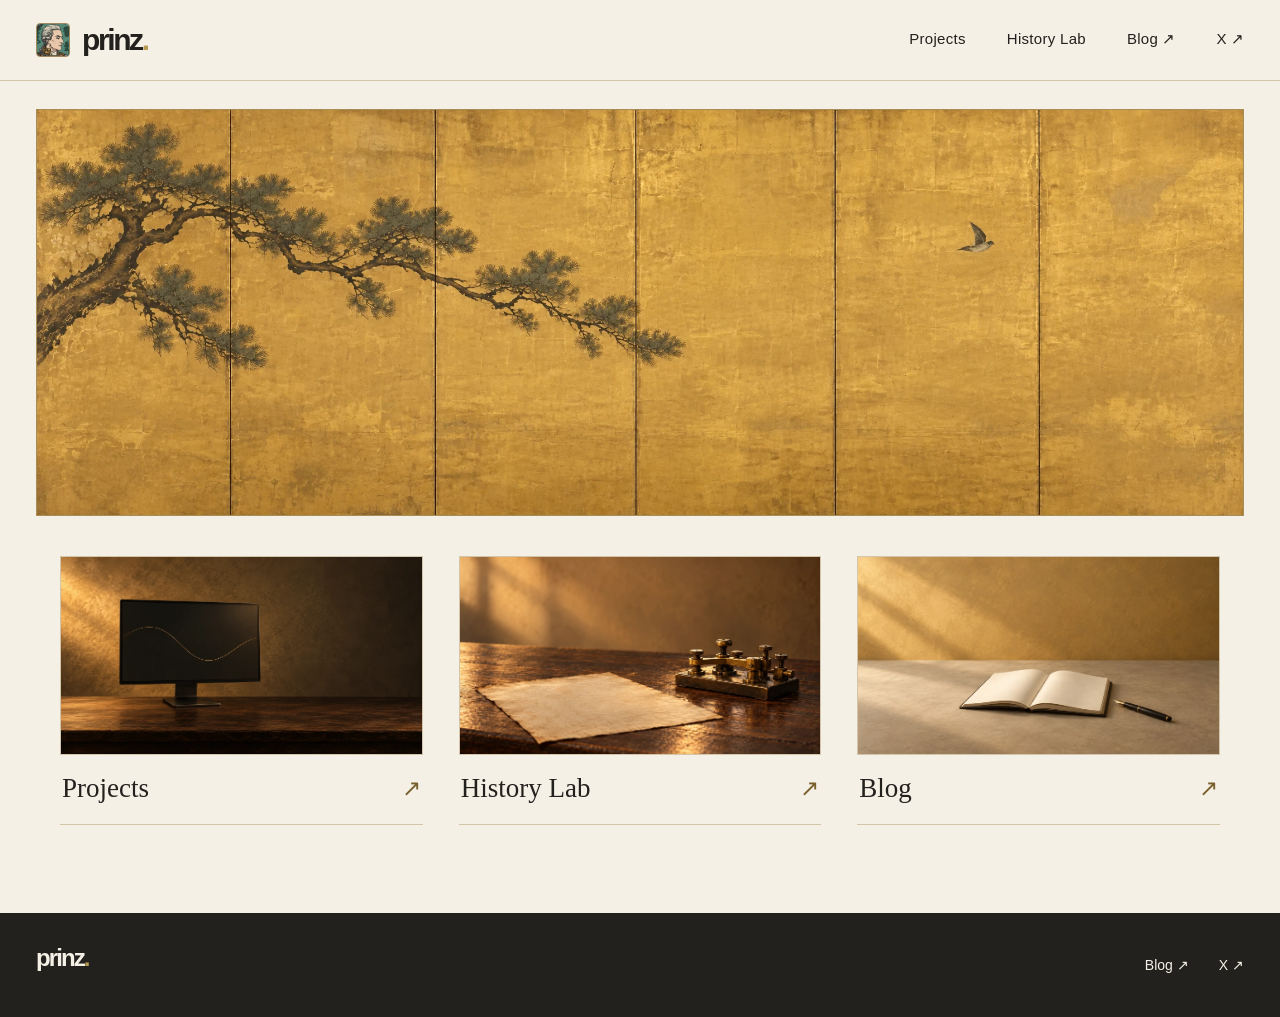
==== index.html @ eccf29f7 "Add Blog card and understated profile header" ====
<!doctype html>
<html lang="en">
  <head>
    <meta charset="utf-8" />
    <meta name="viewport" content="width=device-width, initial-scale=1" />
    <meta name="theme-color" content="#f5f0e6" />
    <meta name="description" content="Prinz — projects, a history lab, and writing about AI." />
    <title>prinz</title>
    <link rel="icon" type="image/svg+xml" href="favicon.svg" />
    <link rel="stylesheet" href="styles.css?v=20260922-profile" />
  </head>
  <body>
    <a class="skip-link" href="#content">Skip to content</a>

    <header class="site-header" id="top">
      <div class="site-header__inner">
        <a class="brand" href="./" aria-label="Prinz home"><img class="brand__avatar" src="assets/profile.webp" alt="" width="34" height="34" />prinz<span aria-hidden="true">.</span></a>
        <nav class="site-nav" aria-label="Main navigation">
          <a href="projects/">Projects</a>
          <a href="history-lab/">History Lab</a>
          <a href="https://www.prinzai.com/" target="_blank" rel="noopener noreferrer">Blog <span aria-hidden="true">↗</span></a>
          <a href="https://x.com/deredleritt3r" target="_blank" rel="noopener noreferrer">X <span aria-hidden="true">↗</span></a>
        </nav>
      </div>
    </header>

    <main id="content" tabindex="-1">
      <section class="home-hero" aria-label="Prinz">
        <h1 class="sr-only">prinz</h1>
        <img src="assets/gold-screen-calm.webp" alt="Antique gold folding screen with pine branches, blossoms and birds" width="2160" height="728" fetchpriority="high" />
      </section>

      <section class="entry-grid" aria-label="Explore prinz">
        <a class="entry-card" href="projects/">
          <div class="entry-card__art">
            <img src="assets/projects-calm.webp" alt="" width="1691" height="930" loading="lazy" />
          </div>
          <div class="entry-card__label">
            <h2>Projects</h2>
            <span aria-hidden="true">↗</span>
          </div>
        </a>

        <a class="entry-card" href="history-lab/">
          <div class="entry-card__art">
            <img src="assets/history-calm.webp" alt="" loading="lazy" />
          </div>
          <div class="entry-card__label">
            <h2>History Lab</h2>
            <span aria-hidden="true">↗</span>
          </div>
        </a>

        <a class="entry-card" href="https://www.prinzai.com/" target="_blank" rel="noopener noreferrer">
          <div class="entry-card__art">
            <img src="assets/blog-calm.webp" alt="" width="1692" height="929" loading="lazy" />
          </div>
          <div class="entry-card__label">
            <h2>Blog</h2>
            <span aria-hidden="true">↗</span>
          </div>
        </a>
      </section>
    </main>

    <footer class="site-footer">
      <div class="site-footer__inner">
        <a class="footer-brand" href="#top">prinz<span aria-hidden="true">.</span></a>
        <div class="footer-links">
          <a href="https://www.prinzai.com/" target="_blank" rel="noopener noreferrer">Blog ↗</a>
          <a href="https://x.com/deredleritt3r" target="_blank" rel="noopener noreferrer">X ↗</a>
        </div>
      </div>
    </footer>
  </body>
</html>
---- styles.css ----
:root {
  --paper: #f5f0e6;
  --pale: #fbf8f0;
  --ink: #23211d;
  --gold: #b99a52;
  --sage: #78918a;
  --line: #d2c5a9;
  --serif: Georgia, "Times New Roman", serif;
  --sans: Arial, Helvetica, sans-serif;
}

* { box-sizing: border-box; }
html { scroll-behavior: smooth; }
body {
  min-width: 320px;
  margin: 0;
  background: var(--paper);
  color: var(--ink);
  font-family: var(--serif);
  -webkit-font-smoothing: antialiased;
}
img, svg { display: block; }
a { color: inherit; text-decoration: none; }
a:focus-visible { outline: 3px solid #83682e; outline-offset: 4px; }

.sr-only {
  position: absolute;
  width: 1px;
  height: 1px;
  padding: 0;
  margin: -1px;
  overflow: hidden;
  clip: rect(0, 0, 0, 0);
  white-space: nowrap;
  border: 0;
}
.skip-link {
  position: absolute;
  top: -80px;
  left: 20px;
  z-index: 20;
  padding: 12px 16px;
  background: var(--ink);
  color: var(--paper);
  font: 600 14px/1 var(--sans);
}
.skip-link:focus { top: 16px; }

.site-header {
  border-bottom: 1px solid var(--line);
  background: var(--paper);
}
.site-header__inner,
main,
.site-footer__inner {
  width: min(calc(100% - 72px), 1480px);
  margin-inline: auto;
}
.site-header__inner {
  min-height: 80px;
  display: flex;
  align-items: center;
  justify-content: space-between;
  gap: 24px;
}
.brand,
.footer-brand {
  display: inline-flex;
  align-items: baseline;
  min-height: 38px;
  font: 800 30px/1 var(--sans);
  letter-spacing: -.08em;
}
.brand { align-items: center; }
.brand__avatar {
  width: 34px;
  height: 34px;
  flex: none;
  margin-right: 12px;
  object-fit: cover;
  border: 1px solid #9d895b;
  border-radius: 4px;
  background: #a7b8ad;
}
.brand span,
.footer-brand span { color: var(--gold); }
.site-nav {
  display: flex;
  align-items: center;
  gap: clamp(20px, 3.2vw, 54px);
  font: 500 15px/1.2 var(--sans);
  letter-spacing: .02em;
}
.site-nav a {
  display: inline-flex;
  align-items: center;
  min-height: 44px;
  border-bottom: 2px solid transparent;
  white-space: nowrap;
  transition: color .2s ease, border-color .2s ease;
}
.site-nav a:hover,
.site-nav a[aria-current="page"] {
  color: #6c5628;
  border-bottom-color: var(--gold);
}
.site-nav a span { margin-left: 4px; }

.home-hero,
.interior-banner {
  position: relative;
  overflow: hidden;
  margin-top: 28px;
  border: 1px solid #a88d56;
  background: #b59b62;
}
.home-hero { aspect-ratio: 2160 / 728; }
.home-hero img,
.interior-banner img,
.entry-card__art img {
  width: 100%;
  height: 100%;
  object-fit: cover;
}
.home-hero img { object-position: center; }

.entry-grid {
  display: grid;
  grid-template-columns: repeat(3, minmax(0, 1fr));
  gap: 36px;
  max-width: 1160px;
  margin: 40px auto 88px;
}
.entry-card,
.feature-card {
  display: block;
  min-width: 0;
  color: var(--ink);
}
.entry-card__art {
  width: 100%;
  aspect-ratio: 1.82;
  overflow: hidden;
  border: 1px solid var(--line);
  background: #d6c7a0;
  transition: border-color .22s ease, box-shadow .22s ease;
}
.entry-card__art img { transition: transform .5s ease; }
.entry-card:hover .entry-card__art img { transform: scale(1.012); }
.entry-card:hover .entry-card__art,
.feature-card:hover .project-visual,
.feature-card:hover .story-art {
  border-color: #ae945c;
  box-shadow: 0 9px 24px rgba(52, 44, 29, .11);
}
.entry-card__label {
  display: flex;
  align-items: center;
  justify-content: space-between;
  gap: 20px;
  min-height: 70px;
  padding: 14px 2px 16px;
  border-bottom: 1px solid var(--line);
}
.entry-card h2 {
  margin: 0;
  font: 400 clamp(27px, 2vw, 33px)/1.1 var(--serif);
}
.entry-card__label > span {
  color: #78602d;
  font: 23px/1 var(--serif);
  transition: transform .2s ease;
}
.entry-card:hover .entry-card__label > span { transform: translate(3px, -3px); }

.interior-banner {
  height: clamp(270px, 31vw, 450px);
}
.interior-banner img { object-position: center; }
.page-titlebar {
  max-width: 1160px;
  margin: 50px auto 27px;
  padding-bottom: 17px;
  border-bottom: 1px solid var(--line);
}
.page-titlebar h1 {
  margin: 0;
  font: 400 clamp(46px, 4.7vw, 68px)/1.05 var(--serif);
  letter-spacing: -.04em;
}
.feature-grid {
  display: grid;
  grid-template-columns: repeat(2, minmax(0, 1fr));
  gap: 36px;
  max-width: 1160px;
  margin: 0 auto 90px;
}
.feature-card { display: flex; flex-direction: column; }
.project-visual,
.story-art {
  width: 100%;
  aspect-ratio: 1.82;
  overflow: hidden;
  border: 1px solid var(--line);
  transition: border-color .22s ease, box-shadow .22s ease;
}
.project-visual { position: relative; }
.project-visual--bench {
  display: grid;
  place-items: center;
  background: linear-gradient(150deg, #e0d1aa, #bda36b 60%, #d0b984);
}
.project-visual--bench span {
  position: relative;
  color: #26241e;
  font: 400 clamp(78px, 10vw, 130px)/1 Consolas, "Courier New", monospace;
  letter-spacing: -.15em;
}
.project-visual--accelerando {
  display: grid;
  place-items: center;
  background: linear-gradient(140deg, #31423a, #26342f 60%, #202c27);
}
.project-visual--accelerando svg { width: 100%; height: 100%; }
.project-visual--accelerando path {
  fill: none;
  stroke: #d7bf86;
  stroke-width: 5;
  stroke-linecap: round;
}
.story-art {
  background-color: #6a5640;
  background-repeat: no-repeat;
  background-size: cover;
}
.story-art--richi240 {
  background-image: url("assets/story-240-calm.webp");
  background-position: center;
}
.story-art--richi170 {
  background-image: url("assets/story-170-calm.webp");
  background-position: center;
}
.feature-card__text {
  display: flex;
  flex: 1;
  flex-direction: column;
  align-items: flex-start;
  min-height: 148px;
  padding: 19px 2px 19px;
  border-bottom: 1px solid var(--line);
}
.feature-card h2 {
  margin: 0;
  font: 400 clamp(28px, 2.45vw, 36px)/1.1 var(--serif);
  letter-spacing: -.025em;
}
.feature-card p {
  margin: 8px 0 0;
  color: #45443e;
  font: 400 15px/1.45 var(--sans);
}
.feature-card__action {
  margin-top: auto;
  padding-top: 20px;
  color: #695226;
  font: 600 13px/1 var(--sans);
  letter-spacing: .12em;
  text-transform: uppercase;
}
.feature-card__action span { margin-left: 3px; font-size: 17px; }

.site-footer {
  background: var(--ink);
  color: var(--paper);
}
.site-footer__inner {
  min-height: 104px;
  display: flex;
  align-items: center;
  justify-content: space-between;
  gap: 20px;
}
.footer-brand { font-size: 24px; }
.footer-links { display: flex; gap: 30px; font: 500 14px/1 var(--sans); }
.footer-links a { display: inline-flex; align-items: center; min-height: 44px; }
.footer-links a:hover { color: #d7bf86; }

@media (max-width: 800px) {
  .site-header__inner, main, .site-footer__inner { width: calc(100% - 40px); }
  .site-nav { gap: 20px; font-size: 14px; }
  .entry-grid, .feature-grid { gap: 24px; }
  .entry-card__label { min-height: 65px; gap: 12px; padding: 12px 2px 14px; }
  .entry-card h2 { font-size: 25px; }
  .entry-card__label > span { font-size: 20px; }
  .feature-card__text { min-height: 145px; padding: 17px 2px 18px; }
}

@media (max-width: 650px) {
  .site-header__inner, main, .site-footer__inner { width: calc(100% - 28px); }
  .site-header__inner {
    min-height: 106px;
    align-items: flex-start;
    flex-direction: column;
    justify-content: center;
    gap: 4px;
    padding-block: 12px;
  }
  .brand { min-height: 30px; font-size: 27px; }
  .brand__avatar { width: 30px; height: 30px; }
  .site-nav { width: 100%; justify-content: space-between; gap: 8px; font-size: 13px; }
  .site-nav a { min-height: 35px; }
  .home-hero { height: clamp(280px, 77vw, 440px); margin-top: 14px; aspect-ratio: auto; }
  .home-hero img { object-position: 69% center; }
  .entry-grid, .feature-grid { grid-template-columns: 1fr; max-width: 520px; }
  .entry-grid { gap: 25px; margin: 25px auto 54px; }
  .entry-card__art { aspect-ratio: 1.65; }
  .entry-card__label { min-height: 64px; }
  .entry-card h2 { font-size: 29px; }
  .interior-banner { height: clamp(220px, 60vw, 330px); margin-top: 14px; }
  .page-titlebar { max-width: 520px; margin: 36px auto 22px; padding-bottom: 15px; }
  .page-titlebar h1 { font-size: clamp(43px, 11vw, 60px); }
  .feature-grid { gap: 36px; margin: 0 auto 60px; }
  .project-visual, .story-art { aspect-ratio: 1.65; }
  .feature-card__text { min-height: 140px; }
  .feature-card h2 { font-size: 31px; }
  .feature-card__action { padding-top: 19px; }
  .site-footer__inner { min-height: 92px; }
}

@media (prefers-reduced-motion: reduce) {
  html { scroll-behavior: auto; }
  *, *::before, *::after { transition-duration: .01ms !important; }
}
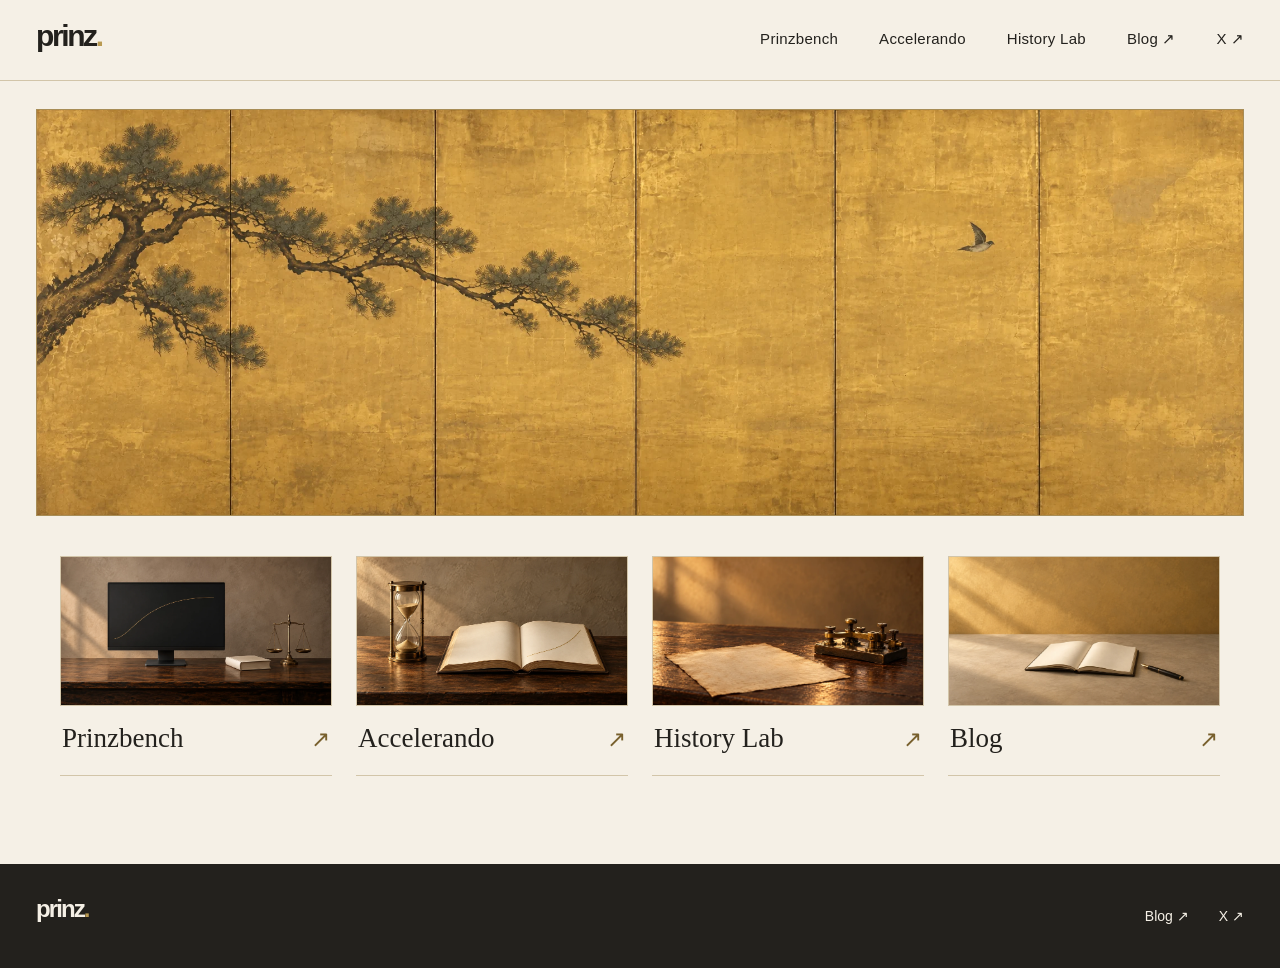
==== commit 794b7132: "Separate Prinzbench and Accelerando categories and remove portrait" ====
--- a/index.html
+++ b/index.html
@@ -7,16 +7,17 @@
     <meta name="description" content="Prinz — projects, a history lab, and writing about AI." />
     <title>prinz</title>
     <link rel="icon" type="image/svg+xml" href="favicon.svg" />
-    <link rel="stylesheet" href="styles.css?v=20260922-profile" />
+    <link rel="stylesheet" href="styles.css?v=20260922-ciphers" />
   </head>
   <body>
     <a class="skip-link" href="#content">Skip to content</a>
 
     <header class="site-header" id="top">
       <div class="site-header__inner">
-        <a class="brand" href="./" aria-label="Prinz home"><img class="brand__avatar" src="assets/profile.webp" alt="" width="34" height="34" />prinz<span aria-hidden="true">.</span></a>
+        <a class="brand" href="./" aria-label="Prinz home">prinz<span aria-hidden="true">.</span></a>
         <nav class="site-nav" aria-label="Main navigation">
-          <a href="projects/">Projects</a>
+          <a href="prinzbench/">Prinzbench</a>
+          <a href="accelerando/">Accelerando</a>
           <a href="history-lab/">History Lab</a>
           <a href="https://www.prinzai.com/" target="_blank" rel="noopener noreferrer">Blog <span aria-hidden="true">↗</span></a>
           <a href="https://x.com/deredleritt3r" target="_blank" rel="noopener noreferrer">X <span aria-hidden="true">↗</span></a>
@@ -27,16 +28,26 @@
     <main id="content" tabindex="-1">
       <section class="home-hero" aria-label="Prinz">
         <h1 class="sr-only">prinz</h1>
-        <img src="assets/gold-screen-calm.webp" alt="Antique gold folding screen with pine branches, blossoms and birds" width="2160" height="728" fetchpriority="high" />
+        <img src="assets/gold-screen-calm.webp" alt="Antique gold folding screen with a sparse pine branch and one bird" width="2160" height="728" fetchpriority="high" />
       </section>
 
       <section class="entry-grid" aria-label="Explore prinz">
-        <a class="entry-card" href="projects/">
+        <a class="entry-card" href="prinzbench/">
           <div class="entry-card__art">
-            <img src="assets/projects-calm.webp" alt="" width="1691" height="930" loading="lazy" />
+            <img src="assets/prinzbench-cover.webp" alt="" loading="lazy" />
           </div>
           <div class="entry-card__label">
-            <h2>Projects</h2>
+            <h2>Prinzbench</h2>
+            <span aria-hidden="true">↗</span>
+          </div>
+        </a>
+
+        <a class="entry-card" href="accelerando/">
+          <div class="entry-card__art">
+            <img src="assets/accelerando-cover.webp" alt="" loading="lazy" />
+          </div>
+          <div class="entry-card__label">
+            <h2>Accelerando</h2>
             <span aria-hidden="true">↗</span>
           </div>
         </a>
--- a/styles.css
+++ b/styles.css
@@ -71,17 +71,7 @@
   font: 800 30px/1 var(--sans);
   letter-spacing: -.08em;
 }
-.brand { align-items: center; }
-.brand__avatar {
-  width: 34px;
-  height: 34px;
-  flex: none;
-  margin-right: 12px;
-  object-fit: cover;
-  border: 1px solid #9d895b;
-  border-radius: 4px;
-  background: #a7b8ad;
-}
+.brand__avatar { display: none; }
 .brand span,
 .footer-brand span { color: var(--gold); }
 .site-nav {
@@ -126,8 +116,8 @@
 
 .entry-grid {
   display: grid;
-  grid-template-columns: repeat(3, minmax(0, 1fr));
-  gap: 36px;
+  grid-template-columns: repeat(4, minmax(0, 1fr));
+  gap: 24px;
   max-width: 1160px;
   margin: 40px auto 88px;
 }
@@ -177,6 +167,11 @@
   height: clamp(270px, 31vw, 450px);
 }
 .interior-banner img { object-position: center; }
+.category-main .interior-banner,
+.category-main .page-titlebar,
+.category-main .category-intro { max-width: 960px; }
+.category-main .interior-banner { height: auto; margin-inline: auto; }
+.category-main .interior-banner img { height: auto; object-fit: contain; }
 .page-titlebar {
   max-width: 1160px;
   margin: 50px auto 27px;
@@ -188,6 +183,27 @@
   font: 400 clamp(46px, 4.7vw, 68px)/1.05 var(--serif);
   letter-spacing: -.04em;
 }
+.category-intro {
+  display: flex;
+  align-items: baseline;
+  justify-content: space-between;
+  gap: 24px;
+  max-width: 1160px;
+  margin: 0 auto 90px;
+}
+.category-intro p {
+  margin: 0;
+  color: #45443e;
+  font: 400 18px/1.45 var(--sans);
+}
+.category-intro a {
+  flex: none;
+  padding-bottom: 4px;
+  border-bottom: 1px solid currentColor;
+  color: #695226;
+  font: 600 14px/1.3 var(--sans);
+}
+.category-intro a:hover { color: #3e321c; }
 .feature-grid {
   display: grid;
   grid-template-columns: repeat(2, minmax(0, 1fr));
@@ -229,18 +245,30 @@
   stroke-linecap: round;
 }
 .story-art {
+  position: relative;
   background-color: #6a5640;
   background-repeat: no-repeat;
   background-size: cover;
+  background-position: center;
 }
 .story-art--richi240 {
-  background-image: url("assets/story-240-calm.webp");
-  background-position: center;
+  background-image: url("assets/richi-240-desk.webp");
 }
 .story-art--richi170 {
-  background-image: url("assets/story-170-calm.webp");
-  background-position: center;
-}
+  background-image: url("assets/richi-170-desk.webp");
+}
+.story-art__mat {
+  position: absolute;
+  top: 50%;
+  padding: clamp(5px, .8vw, 9px);
+  border: 1px solid #c7b99c;
+  background: #efe7d5;
+  box-shadow: 0 8px 19px rgba(17, 12, 7, .36);
+  transform: translateY(-50%);
+}
+.story-art--richi240 .story-art__mat { left: 6%; width: 82%; }
+.story-art--richi170 .story-art__mat { right: 5%; width: 82%; }
+.story-art__mat img { width: 100%; height: auto; object-fit: contain; }
 .feature-card__text {
   display: flex;
   flex: 1;
@@ -294,6 +322,10 @@
   .entry-card h2 { font-size: 25px; }
   .entry-card__label > span { font-size: 20px; }
   .feature-card__text { min-height: 145px; padding: 17px 2px 18px; }
+}
+
+@media (max-width: 1100px) {
+  .entry-grid { grid-template-columns: repeat(2, minmax(0, 1fr)); }
 }
 
 @media (max-width: 650px) {
@@ -307,9 +339,8 @@
     padding-block: 12px;
   }
   .brand { min-height: 30px; font-size: 27px; }
-  .brand__avatar { width: 30px; height: 30px; }
-  .site-nav { width: 100%; justify-content: space-between; gap: 8px; font-size: 13px; }
-  .site-nav a { min-height: 35px; }
+  .site-nav { width: 100%; flex-wrap: wrap; justify-content: flex-start; gap: 0 16px; font-size: 13px; }
+  .site-nav a { min-height: 32px; }
   .home-hero { height: clamp(280px, 77vw, 440px); margin-top: 14px; aspect-ratio: auto; }
   .home-hero img { object-position: 69% center; }
   .entry-grid, .feature-grid { grid-template-columns: 1fr; max-width: 520px; }
@@ -322,9 +353,12 @@
   .page-titlebar h1 { font-size: clamp(43px, 11vw, 60px); }
   .feature-grid { gap: 36px; margin: 0 auto 60px; }
   .project-visual, .story-art { aspect-ratio: 1.65; }
+  .story-art--richi240 .story-art__mat { left: 4%; width: 88%; }
+  .story-art--richi170 .story-art__mat { right: 4%; width: 88%; }
   .feature-card__text { min-height: 140px; }
   .feature-card h2 { font-size: 31px; }
   .feature-card__action { padding-top: 19px; }
+  .category-intro { flex-direction: column; align-items: flex-start; gap: 16px; max-width: 520px; margin-bottom: 60px; }
   .site-footer__inner { min-height: 92px; }
 }
 
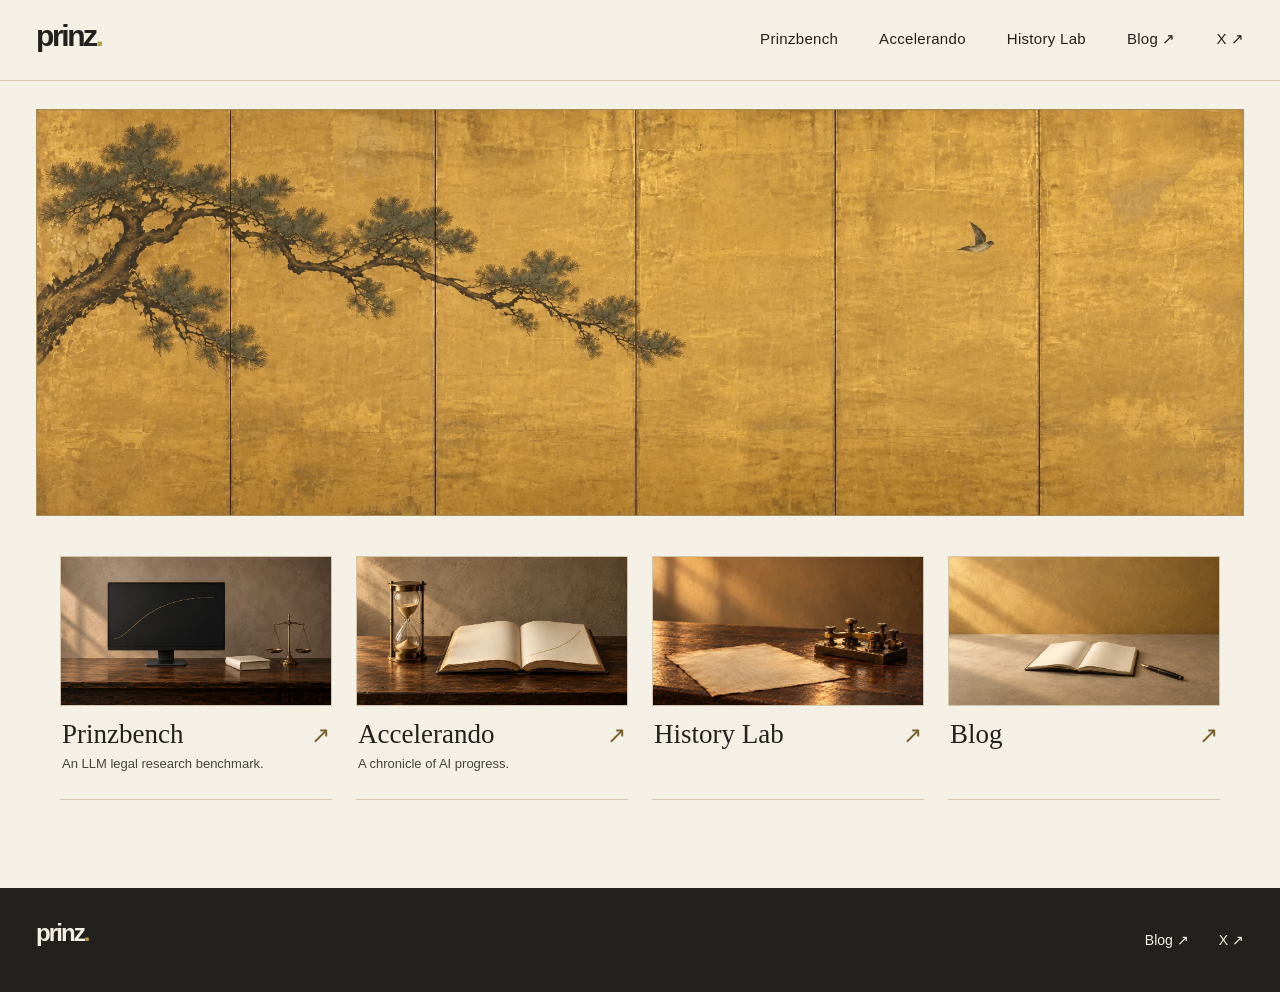
==== commit d45c2aac: "Add homepage project descriptions and direct GitHub links" ====
--- a/index.html
+++ b/index.html
@@ -7,7 +7,7 @@
     <meta name="description" content="Prinz — projects, a history lab, and writing about AI." />
     <title>prinz</title>
     <link rel="icon" type="image/svg+xml" href="favicon.svg" />
-    <link rel="stylesheet" href="styles.css?v=20260922-ciphers" />
+    <link rel="stylesheet" href="styles.css?v=20260922-paper" />
   </head>
   <body>
     <a class="skip-link" href="#content">Skip to content</a>
@@ -16,8 +16,8 @@
       <div class="site-header__inner">
         <a class="brand" href="./" aria-label="Prinz home">prinz<span aria-hidden="true">.</span></a>
         <nav class="site-nav" aria-label="Main navigation">
-          <a href="prinzbench/">Prinzbench</a>
-          <a href="accelerando/">Accelerando</a>
+          <a href="https://github.com/prinz-ai/prinzbench" target="_blank" rel="noopener noreferrer">Prinzbench</a>
+          <a href="https://github.com/prinz-ai/accelerando" target="_blank" rel="noopener noreferrer">Accelerando</a>
           <a href="history-lab/">History Lab</a>
           <a href="https://www.prinzai.com/" target="_blank" rel="noopener noreferrer">Blog <span aria-hidden="true">↗</span></a>
           <a href="https://x.com/deredleritt3r" target="_blank" rel="noopener noreferrer">X <span aria-hidden="true">↗</span></a>
@@ -32,22 +32,28 @@
       </section>
 
       <section class="entry-grid" aria-label="Explore prinz">
-        <a class="entry-card" href="prinzbench/">
+        <a class="entry-card" href="https://github.com/prinz-ai/prinzbench" target="_blank" rel="noopener noreferrer">
           <div class="entry-card__art">
             <img src="assets/prinzbench-cover.webp" alt="" loading="lazy" />
           </div>
           <div class="entry-card__label">
-            <h2>Prinzbench</h2>
+            <div class="entry-card__copy">
+              <h2>Prinzbench</h2>
+              <p>An LLM legal research benchmark.</p>
+            </div>
             <span aria-hidden="true">↗</span>
           </div>
         </a>
 
-        <a class="entry-card" href="accelerando/">
+        <a class="entry-card" href="https://github.com/prinz-ai/accelerando" target="_blank" rel="noopener noreferrer">
           <div class="entry-card__art">
             <img src="assets/accelerando-cover.webp" alt="" loading="lazy" />
           </div>
           <div class="entry-card__label">
-            <h2>Accelerando</h2>
+            <div class="entry-card__copy">
+              <h2>Accelerando</h2>
+              <p>A chronicle of AI progress.</p>
+            </div>
             <span aria-hidden="true">↗</span>
           </div>
         </a>
--- a/styles.css
+++ b/styles.css
@@ -145,10 +145,10 @@
 }
 .entry-card__label {
   display: flex;
-  align-items: center;
+  align-items: flex-start;
   justify-content: space-between;
   gap: 20px;
-  min-height: 70px;
+  min-height: 94px;
   padding: 14px 2px 16px;
   border-bottom: 1px solid var(--line);
 }
@@ -156,7 +156,14 @@
   margin: 0;
   font: 400 clamp(27px, 2vw, 33px)/1.1 var(--serif);
 }
+.entry-card__copy { min-width: 0; }
+.entry-card__copy p {
+  margin: 6px 0 0;
+  color: #45443e;
+  font: 400 13px/1.35 var(--sans);
+}
 .entry-card__label > span {
+  margin-top: 4px;
   color: #78602d;
   font: 23px/1 var(--serif);
   transition: transform .2s ease;
@@ -245,30 +252,9 @@
   stroke-linecap: round;
 }
 .story-art {
-  position: relative;
   background-color: #6a5640;
-  background-repeat: no-repeat;
-  background-size: cover;
-  background-position: center;
-}
-.story-art--richi240 {
-  background-image: url("assets/richi-240-desk.webp");
-}
-.story-art--richi170 {
-  background-image: url("assets/richi-170-desk.webp");
-}
-.story-art__mat {
-  position: absolute;
-  top: 50%;
-  padding: clamp(5px, .8vw, 9px);
-  border: 1px solid #c7b99c;
-  background: #efe7d5;
-  box-shadow: 0 8px 19px rgba(17, 12, 7, .36);
-  transform: translateY(-50%);
-}
-.story-art--richi240 .story-art__mat { left: 6%; width: 82%; }
-.story-art--richi170 .story-art__mat { right: 5%; width: 82%; }
-.story-art__mat img { width: 100%; height: auto; object-fit: contain; }
+}
+.story-art img { width: 100%; height: 100%; object-fit: cover; }
 .feature-card__text {
   display: flex;
   flex: 1;
@@ -318,7 +304,7 @@
   .site-header__inner, main, .site-footer__inner { width: calc(100% - 40px); }
   .site-nav { gap: 20px; font-size: 14px; }
   .entry-grid, .feature-grid { gap: 24px; }
-  .entry-card__label { min-height: 65px; gap: 12px; padding: 12px 2px 14px; }
+  .entry-card__label { min-height: 90px; gap: 12px; padding: 12px 2px 14px; }
   .entry-card h2 { font-size: 25px; }
   .entry-card__label > span { font-size: 20px; }
   .feature-card__text { min-height: 145px; padding: 17px 2px 18px; }
@@ -346,15 +332,13 @@
   .entry-grid, .feature-grid { grid-template-columns: 1fr; max-width: 520px; }
   .entry-grid { gap: 25px; margin: 25px auto 54px; }
   .entry-card__art { aspect-ratio: 1.65; }
-  .entry-card__label { min-height: 64px; }
+  .entry-card__label { min-height: 90px; }
   .entry-card h2 { font-size: 29px; }
   .interior-banner { height: clamp(220px, 60vw, 330px); margin-top: 14px; }
   .page-titlebar { max-width: 520px; margin: 36px auto 22px; padding-bottom: 15px; }
   .page-titlebar h1 { font-size: clamp(43px, 11vw, 60px); }
   .feature-grid { gap: 36px; margin: 0 auto 60px; }
   .project-visual, .story-art { aspect-ratio: 1.65; }
-  .story-art--richi240 .story-art__mat { left: 4%; width: 88%; }
-  .story-art--richi170 .story-art__mat { right: 4%; width: 88%; }
   .feature-card__text { min-height: 140px; }
   .feature-card h2 { font-size: 31px; }
   .feature-card__action { padding-top: 19px; }
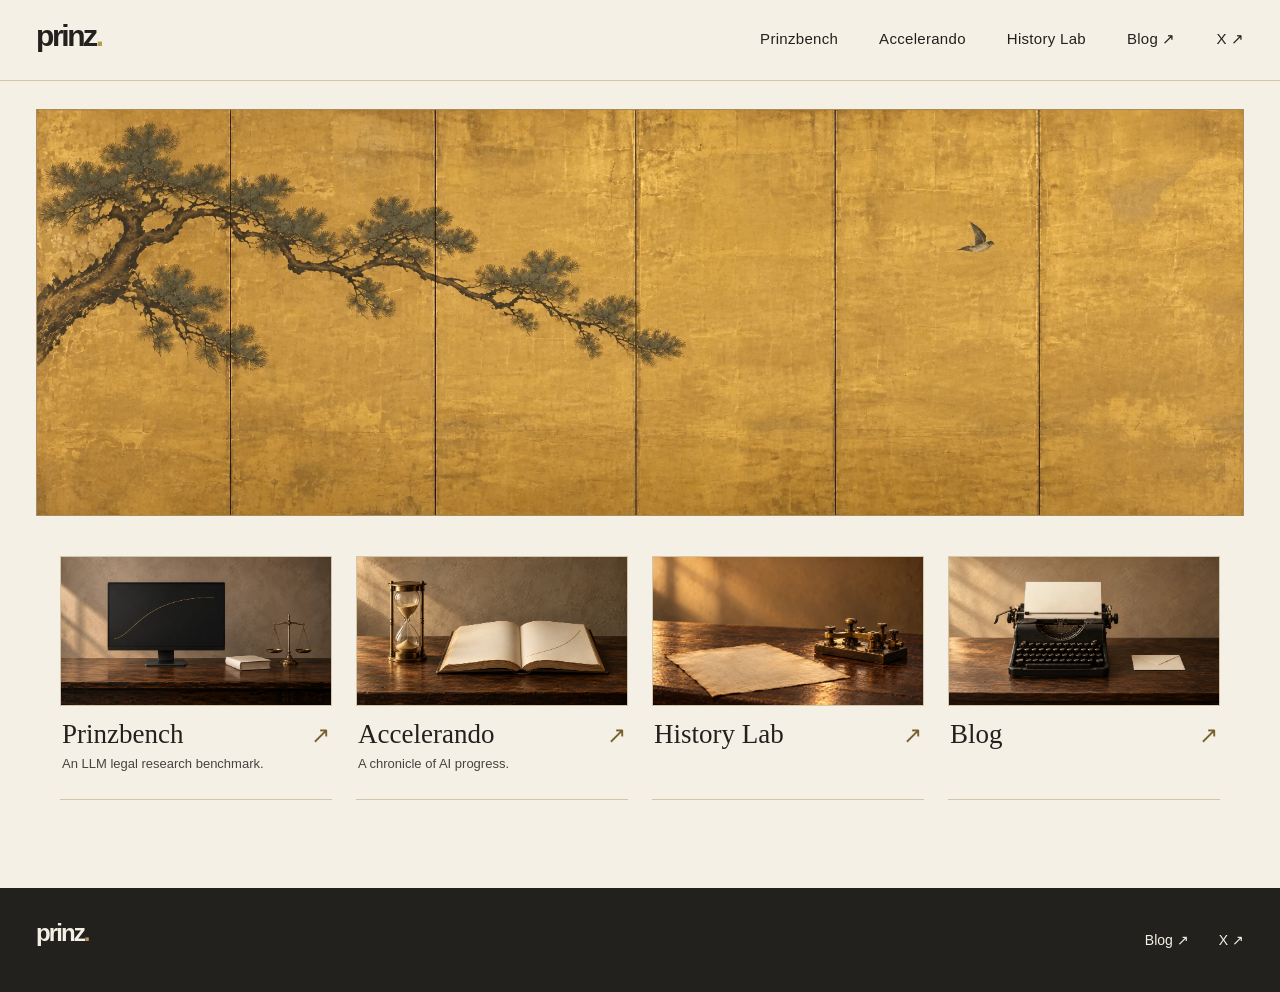
==== commit 2c99f309: "Give Blog a distinct vintage typewriter cover" ====
--- a/index.html
+++ b/index.html
@@ -70,7 +70,7 @@
 
         <a class="entry-card" href="https://www.prinzai.com/" target="_blank" rel="noopener noreferrer">
           <div class="entry-card__art">
-            <img src="assets/blog-calm.webp" alt="" width="1692" height="929" loading="lazy" />
+            <img src="assets/blog-typewriter.webp" alt="" width="1691" height="930" loading="lazy" />
           </div>
           <div class="entry-card__label">
             <h2>Blog</h2>
